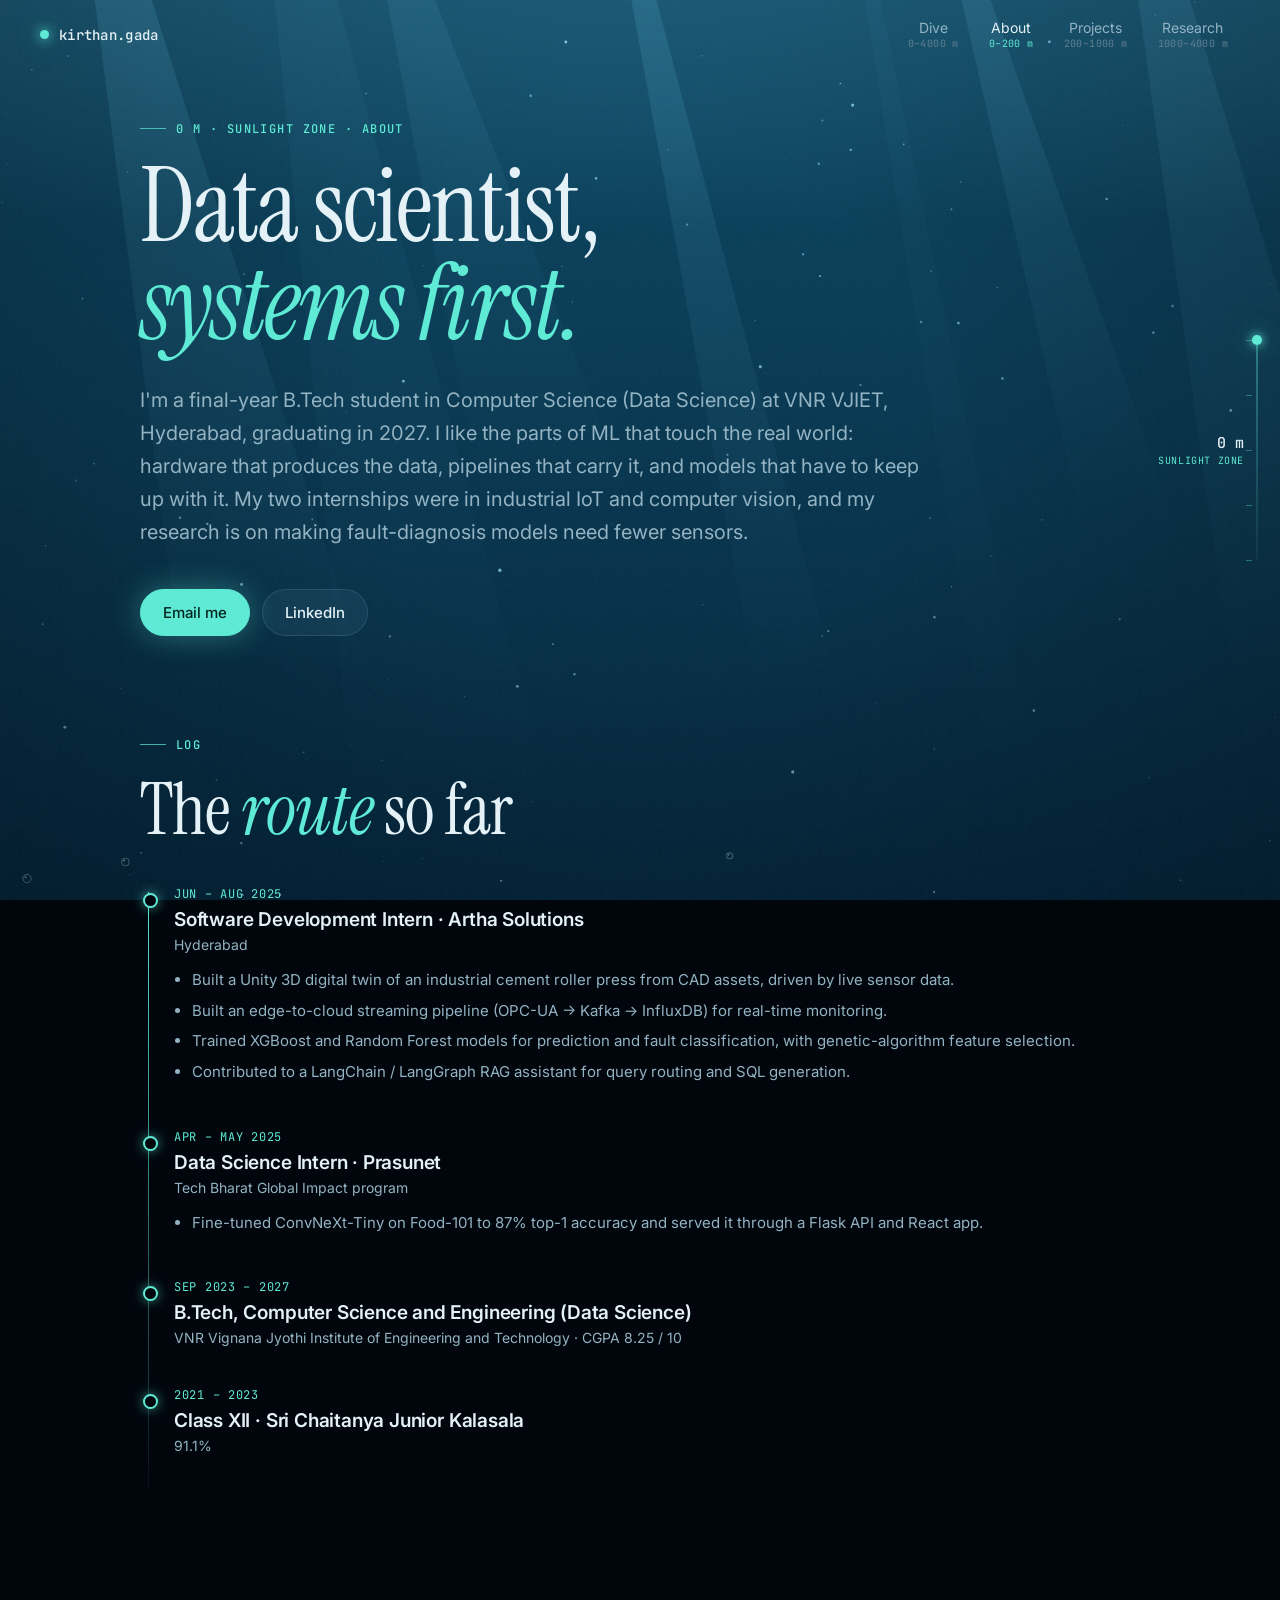
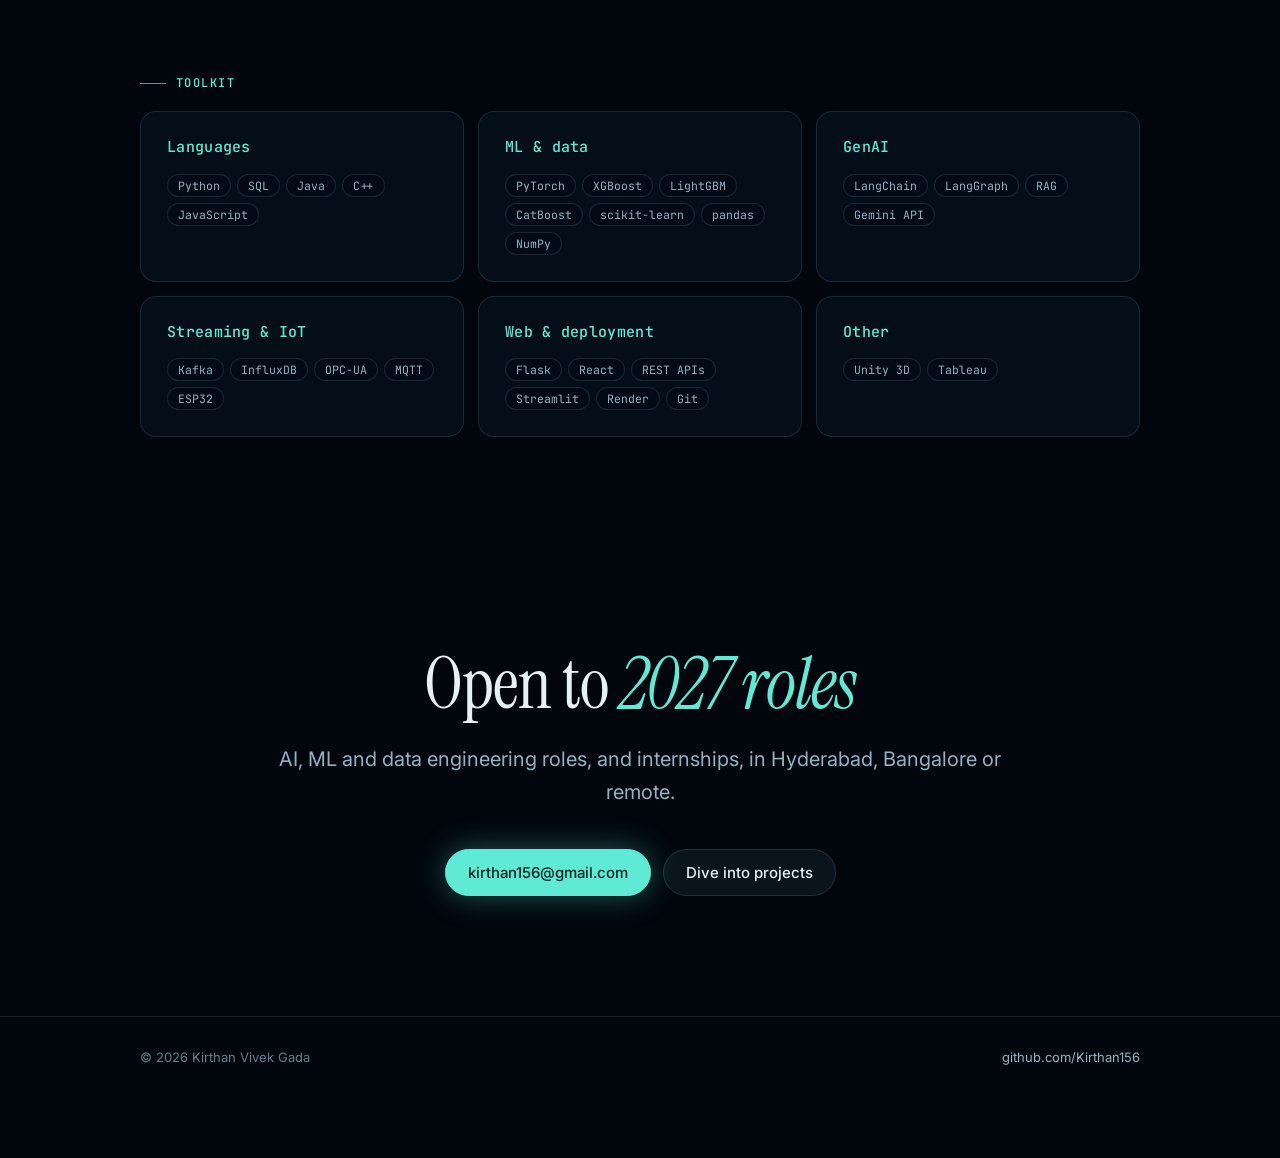
==== about.html @ 2d9803f4 "Rebuild portfolio as multi-page deep-ocean site Home, Projects, Research and About pages share a can" ====
<!doctype html>
<html lang="en">
<head>
<meta charset="utf-8">
<meta name="viewport" content="width=device-width, initial-scale=1, viewport-fit=cover">
<title>About · Kirthan Gada</title>
<meta name="description" content="About Kirthan Vivek Gada: education, internships at Artha Solutions and Prasunet, and technical skills.">
<meta name="theme-color" content="#020c18">
<link rel="icon" href="data:image/svg+xml,%3Csvg xmlns='http://www.w3.org/2000/svg' viewBox='0 0 32 32'%3E%3Ccircle cx='16' cy='16' r='15' fill='%23020c18'/%3E%3Ccircle cx='16' cy='16' r='5' fill='%235eead4'/%3E%3C/svg%3E">
<link rel="preconnect" href="https://fonts.googleapis.com">
<link rel="preconnect" href="https://fonts.gstatic.com" crossorigin>
<link href="https://fonts.googleapis.com/css2?family=Instrument+Serif:ital@0;1&family=Inter:wght@400;500;600&family=JetBrains+Mono:wght@400;500&display=swap" rel="stylesheet">
<link rel="stylesheet" href="assets/css/ocean.css">
</head>
<body data-depth-start="0" data-depth-end="200">
<canvas id="ocean" aria-hidden="true"></canvas>
<div class="grain" aria-hidden="true"></div>

<header class="nav">
  <a class="brand" href="./"><span class="dot"></span>kirthan.gada</a>
  <button class="menu-btn" aria-label="Open menu" aria-expanded="false"><span></span></button>
  <ul>
    <li><a href="./">Dive<small>0–4000 m</small></a></li>
    <li><a href="about.html" aria-current="page">About<small>0–200 m</small></a></li>
    <li><a href="projects.html">Projects<small>200–1000 m</small></a></li>
    <li><a href="research.html">Research<small>1000–4000 m</small></a></li>
  </ul>
</header>

<main>
  <section class="hero" style="min-height:auto;padding-bottom:30px">
    <div class="wrap">
      <p class="zone-label reveal">0 m · Sunlight zone · About</p>
      <h1 class="page-title reveal d1" style="max-width:14ch">Data scientist, <em>systems first.</em></h1>
      <p class="lede reveal d2">I'm a final-year B.Tech student in Computer Science (Data Science) at VNR VJIET, Hyderabad, graduating in 2027. I like the parts of ML that touch the real world: hardware that produces the data, pipelines that carry it, and models that have to keep up with it. My two internships were in industrial IoT and computer vision, and my research is on making fault-diagnosis models need fewer sensors.</p>
      <div class="cta reveal d3">
        <a class="btn primary" href="mailto:kirthan156@gmail.com">Email me</a>
        <a class="btn" href="https://linkedin.com/in/kirthan-vivek-gada-607110371">LinkedIn</a>
      </div>
    </div>
  </section>

  <section style="padding-top:60px">
    <div class="wrap">
      <p class="zone-label reveal">Log</p>
      <h2 class="title reveal d1">The <em>route</em> so far</h2>
      <div class="timeline">
        <div class="event reveal">
          <p class="when">JUN – AUG 2025</p>
          <h3>Software Development Intern · Artha Solutions</h3>
          <p class="where">Hyderabad</p>
          <ul>
            <li>Built a Unity 3D digital twin of an industrial cement roller press from CAD assets, driven by live sensor data.</li>
            <li>Built an edge-to-cloud streaming pipeline (OPC-UA → Kafka → InfluxDB) for real-time monitoring.</li>
            <li>Trained XGBoost and Random Forest models for prediction and fault classification, with genetic-algorithm feature selection.</li>
            <li>Contributed to a LangChain / LangGraph RAG assistant for query routing and SQL generation.</li>
          </ul>
        </div>
        <div class="event reveal">
          <p class="when">APR – MAY 2025</p>
          <h3>Data Science Intern · Prasunet</h3>
          <p class="where">Tech Bharat Global Impact program</p>
          <ul>
            <li>Fine-tuned ConvNeXt-Tiny on Food-101 to 87% top-1 accuracy and served it through a Flask API and React app.</li>
          </ul>
        </div>
        <div class="event reveal">
          <p class="when">SEP 2023 – 2027</p>
          <h3>B.Tech, Computer Science and Engineering (Data Science)</h3>
          <p class="where">VNR Vignana Jyothi Institute of Engineering and Technology · CGPA 8.25 / 10</p>
        </div>
        <div class="event reveal">
          <p class="when">2021 – 2023</p>
          <h3>Class XII · Sri Chaitanya Junior Kalasala</h3>
          <p class="where">91.1%</p>
        </div>
      </div>
    </div>
  </section>

  <section style="padding-top:20px">
    <div class="wrap">
      <p class="zone-label reveal">Toolkit</p>
      <div class="skills">
        <article class="panel card reveal"><h3>Languages</h3><div class="tag-row"><span class="tag">Python</span><span class="tag">SQL</span><span class="tag">Java</span><span class="tag">C++</span><span class="tag">JavaScript</span></div></article>
        <article class="panel card reveal d1"><h3>ML &amp; data</h3><div class="tag-row"><span class="tag">PyTorch</span><span class="tag">XGBoost</span><span class="tag">LightGBM</span><span class="tag">CatBoost</span><span class="tag">scikit-learn</span><span class="tag">pandas</span><span class="tag">NumPy</span></div></article>
        <article class="panel card reveal d2"><h3>GenAI</h3><div class="tag-row"><span class="tag">LangChain</span><span class="tag">LangGraph</span><span class="tag">RAG</span><span class="tag">Gemini API</span></div></article>
        <article class="panel card reveal"><h3>Streaming &amp; IoT</h3><div class="tag-row"><span class="tag">Kafka</span><span class="tag">InfluxDB</span><span class="tag">OPC-UA</span><span class="tag">MQTT</span><span class="tag">ESP32</span></div></article>
        <article class="panel card reveal d1"><h3>Web &amp; deployment</h3><div class="tag-row"><span class="tag">Flask</span><span class="tag">React</span><span class="tag">REST APIs</span><span class="tag">Streamlit</span><span class="tag">Render</span><span class="tag">Git</span></div></article>
        <article class="panel card reveal d2"><h3>Other</h3><div class="tag-row"><span class="tag">Unity 3D</span><span class="tag">Tableau</span></div></article>
      </div>
    </div>
  </section>

  <section class="abyss" style="padding-top:60px">
    <div class="wrap">
      <h2 class="title reveal">Open to <em>2027 roles</em></h2>
      <p class="lede reveal d1">AI, ML and data engineering roles, and internships, in Hyderabad, Bangalore or remote.</p>
      <div class="cta reveal d2">
        <a class="btn primary" href="mailto:kirthan156@gmail.com">kirthan156@gmail.com</a>
        <a class="btn" href="projects.html">Dive into projects</a>
      </div>
    </div>
  </section>
</main>

<footer>
  <div class="wrap">
    <span>© 2026 Kirthan Vivek Gada</span>
    <span><a href="https://github.com/Kirthan156">github.com/Kirthan156</a></span>
  </div>
</footer>

<script src="assets/js/ocean.js"></script>
</body>
</html>
---- assets/css/ocean.css ----
/* Kirthan Gada portfolio: deep-ocean theme. Scroll position maps to dive depth. */
:root {
  --abyss: #01060d;
  --ink: #e4f1f7;
  --muted: #93b3c3;
  --faint: #5f7f90;
  --glow: #5eead4;
  --glow-soft: rgba(94, 234, 212, 0.14);
  --violet: #a5b4fc;
  --panel: rgba(6, 22, 36, 0.55);
  --panel-solid: #081a2a;
  --edge: rgba(148, 210, 230, 0.14);
  --edge-hi: rgba(94, 234, 212, 0.38);
  --serif: "Instrument Serif", "Iowan Old Style", Georgia, serif;
  --sans: "Inter", system-ui, -apple-system, "Segoe UI", sans-serif;
  --mono: "JetBrains Mono", ui-monospace, SFMono-Regular, Menlo, monospace;
  --gutter: clamp(16px, 4vw, 40px);
  --radius: 16px;
  color-scheme: dark;
}

* { box-sizing: border-box; margin: 0; padding: 0; }
html { scroll-behavior: smooth; -webkit-text-size-adjust: 100%; }
body {
  background: var(--abyss);
  color: var(--ink);
  font: 16px/1.65 var(--sans);
  -webkit-font-smoothing: antialiased;
  overflow-x: hidden;
  min-height: 100vh;
}
img, svg { display: block; max-width: 100%; }
a { color: var(--glow); text-decoration: none; }
a:hover { text-decoration: underline; text-underline-offset: 3px; }
::selection { background: rgba(94, 234, 212, 0.3); }
:focus-visible { outline: 2px solid var(--glow); outline-offset: 3px; border-radius: 6px; }

/* ---------- ocean layers ---------- */
#ocean {
  position: fixed; inset: 0; width: 100%; height: 100%;
  z-index: -2; pointer-events: none;
}
.grain {
  position: fixed; inset: 0; z-index: -1; pointer-events: none; opacity: 0.05;
  background-image: url("data:image/svg+xml,%3Csvg xmlns='http://www.w3.org/2000/svg' width='160' height='160'%3E%3Cfilter id='n'%3E%3CfeTurbulence baseFrequency='.9' numOctaves='2' stitchTiles='stitch'/%3E%3C/filter%3E%3Crect width='100%25' height='100%25' filter='url(%23n)'/%3E%3C/svg%3E");
}

/* ---------- nav ---------- */
.nav {
  position: fixed; top: 0; left: 0; right: 0; z-index: 50;
  display: flex; align-items: center; justify-content: space-between;
  padding: 14px var(--gutter);
  transition: background .4s, border-color .4s, backdrop-filter .4s;
  border-bottom: 1px solid transparent;
}
.nav.solid {
  background: rgba(2, 10, 20, 0.62);
  backdrop-filter: blur(14px) saturate(140%);
  -webkit-backdrop-filter: blur(14px) saturate(140%);
  border-color: var(--edge);
}
.brand { display: flex; align-items: center; gap: 10px; color: var(--ink); font: 500 14px var(--mono); letter-spacing: .02em; }
.brand:hover { text-decoration: none; }
.brand .dot {
  width: 9px; height: 9px; border-radius: 50%; background: var(--glow);
  box-shadow: 0 0 12px var(--glow), 0 0 26px rgba(94, 234, 212, .5);
  animation: breathe 3.2s ease-in-out infinite;
}
@keyframes breathe { 50% { opacity: .45; transform: scale(.8); } }
.nav ul { display: flex; gap: 6px; list-style: none; }
.nav ul a {
  display: flex; flex-direction: column; align-items: center; line-height: 1.2;
  padding: 6px 12px; border-radius: 10px; color: var(--muted); font-size: 14px;
}
.nav ul a small { font: 10px var(--mono); color: var(--faint); letter-spacing: .04em; }
.nav ul a:hover { color: var(--ink); background: rgba(148, 210, 230, .06); text-decoration: none; }
.nav ul a[aria-current="page"] { color: var(--ink); }
.nav ul a[aria-current="page"] small { color: var(--glow); }
.menu-btn {
  display: none; width: 42px; height: 42px; border-radius: 12px;
  background: rgba(148, 210, 230, .06); border: 1px solid var(--edge); color: var(--ink); cursor: pointer;
}
.menu-btn span, .menu-btn span::before, .menu-btn span::after {
  display: block; width: 18px; height: 1.5px; background: currentColor; margin: 0 auto; position: relative; transition: transform .3s, opacity .3s;
}
.menu-btn span::before, .menu-btn span::after { content: ""; position: absolute; left: 0; }
.menu-btn span::before { top: -6px; }
.menu-btn span::after { top: 6px; }
.menu-open .menu-btn span { background: transparent; }
.menu-open .menu-btn span::before { transform: translateY(6px) rotate(45deg); }
.menu-open .menu-btn span::after { transform: translateY(-6px) rotate(-45deg); }

@media (max-width: 760px) {
  .menu-btn { display: block; }
  .nav ul {
    position: fixed; inset: 0; z-index: -1;
    flex-direction: column; justify-content: center; gap: 8px; padding: 0 var(--gutter);
    background: rgba(1, 8, 16, 0.94); backdrop-filter: blur(18px); -webkit-backdrop-filter: blur(18px);
    opacity: 0; pointer-events: none; transition: opacity .35s;
  }
  .menu-open .nav ul { opacity: 1; pointer-events: auto; }
  .nav ul a { flex-direction: row; justify-content: space-between; align-items: baseline; font: 400 34px var(--serif); color: var(--ink); padding: 12px 4px; border-bottom: 1px solid var(--edge); border-radius: 0; }
  .nav ul a small { font-size: 12px; }
  .menu-open { overflow: hidden; }
}

/* ---------- depth gauge ---------- */
.gauge {
  position: fixed; right: 22px; top: 50%; transform: translateY(-50%); z-index: 40;
  display: flex; align-items: center; gap: 12px; pointer-events: none;
  font: 11px var(--mono); color: var(--muted);
}
.gauge .track { position: relative; width: 2px; height: 220px; background: linear-gradient(var(--edge-hi), rgba(148, 210, 230, .06)); border-radius: 2px; }
.gauge .tick { position: absolute; right: 6px; width: 6px; height: 1px; background: var(--edge-hi); }
.gauge .marker {
  position: absolute; left: 50%; width: 10px; height: 10px; margin: -5px 0 0 -5px; border-radius: 50%;
  background: var(--glow); box-shadow: 0 0 10px var(--glow), 0 0 24px rgba(94, 234, 212, .6);
}
.gauge .read { text-align: right; min-width: 92px; }
.gauge .read b { display: block; font: 500 15px var(--mono); color: var(--ink); }
.gauge .read span { color: var(--glow); letter-spacing: .06em; text-transform: uppercase; font-size: 10px; }
@media (max-width: 760px) {
  .gauge { top: 14px !important; bottom: auto !important; right: 70px !important; height: 42px; z-index: 60; padding: 0 !important; background: none !important; border: 0 !important; backdrop-filter: none !important; -webkit-backdrop-filter: none !important; }
  .menu-open .gauge { opacity: 0; }
}
@media (max-width: 1100px) {
  .gauge { top: auto; bottom: 14px; right: 14px; transform: none; padding: 8px 12px; border-radius: 12px; background: rgba(2, 10, 20, .7); border: 1px solid var(--edge); backdrop-filter: blur(10px); -webkit-backdrop-filter: blur(10px); }
  .gauge .track { display: none; }
  .gauge .read { min-width: 0; }
  .gauge .read b { font-size: 13px; }
}

/* ---------- layout ---------- */
main { position: relative; }
.wrap { width: 100%; max-width: 1080px; margin: 0 auto; padding: 0 var(--gutter); }
section { position: relative; padding: clamp(80px, 12vw, 150px) 0; }
.zone-label {
  display: inline-flex; align-items: center; gap: 10px;
  font: 500 12px var(--mono); color: var(--glow); letter-spacing: .12em; text-transform: uppercase; margin-bottom: 20px;
}
.zone-label::before { content: ""; width: 26px; height: 1px; background: currentColor; opacity: .7; }
h1, h2, h3 { font-weight: 400; }
.display {
  font: 400 clamp(52px, 11vw, 132px)/0.92 var(--serif); letter-spacing: -0.02em;
}
.display em { font-style: italic; color: transparent; background: linear-gradient(100deg, #e4f1f7 10%, #7ee8d6 55%, #a5b4fc 95%); -webkit-background-clip: text; background-clip: text; }
h2.title { font: 400 clamp(38px, 6.4vw, 72px)/1.02 var(--serif); letter-spacing: -0.015em; max-width: 16ch; }
h2.title em { font-style: italic; color: var(--glow); }
h3 { font: 600 19px/1.3 var(--sans); letter-spacing: -0.01em; }
.lede { font-size: clamp(17px, 2vw, 20px); color: var(--muted); max-width: 60ch; }
.mono { font-family: var(--mono); }
.muted { color: var(--muted); }

/* ---------- hero ---------- */
.hero { min-height: 100svh; display: flex; align-items: center; padding-top: 110px; }
.hero .coords { font: 12px var(--mono); color: var(--muted); letter-spacing: .08em; margin-bottom: 28px; display: flex; flex-wrap: wrap; gap: 8px 18px; }
.hero .coords b { color: var(--glow); font-weight: 500; }
.hero .lede { margin-top: 30px; }
.page-title { font: 400 clamp(48px, 9vw, 104px)/0.95 var(--serif); letter-spacing: -0.02em; }
.page-title em { font-style: italic; color: var(--glow); }
.cta { display: flex; flex-wrap: wrap; gap: 12px; margin-top: 40px; }
.btn {
  display: inline-flex; align-items: center; gap: 10px; padding: 13px 22px; border-radius: 999px;
  font: 500 15px var(--sans); color: var(--ink); background: rgba(148, 210, 230, .07);
  border: 1px solid var(--edge); transition: background .25s, border-color .25s, transform .25s, box-shadow .25s;
}
.btn:hover { text-decoration: none; border-color: var(--edge-hi); background: rgba(94, 234, 212, .1); transform: translateY(-1px); }
.btn.primary { background: var(--glow); color: #022620; border-color: var(--glow); box-shadow: 0 0 30px rgba(94, 234, 212, .35); }
.btn.primary:hover { background: #7ff3df; box-shadow: 0 0 44px rgba(94, 234, 212, .5); }
.btn svg { width: 16px; height: 16px; }
.scroll-cue { position: absolute; left: 50%; bottom: 28px; transform: translateX(-50%); display: flex; flex-direction: column; align-items: center; gap: 10px; font: 11px var(--mono); color: var(--faint); letter-spacing: .14em; text-transform: uppercase; }
.scroll-cue i { width: 1px; height: 46px; background: linear-gradient(var(--glow), transparent); animation: cue 2.4s ease-in-out infinite; transform-origin: top; }
@keyframes cue { 0% { transform: scaleY(0); opacity: 1; } 70% { transform: scaleY(1); opacity: 1; } 100% { transform: scaleY(1); opacity: 0; } }
@media (max-height: 640px) { .scroll-cue { display: none; } }

/* surface line under the hero */
.surface { position: absolute; left: 0; right: 0; bottom: -1px; height: 60px; overflow: hidden; pointer-events: none; opacity: .5; }
.surface svg { width: 200%; height: 100%; animation: swell 14s linear infinite; }
@keyframes swell { to { transform: translateX(-50%); } }

/* ---------- panels and cards ---------- */
.panel {
  background: var(--panel); border: 1px solid var(--edge); border-radius: var(--radius);
  backdrop-filter: blur(10px) saturate(130%); -webkit-backdrop-filter: blur(10px) saturate(130%);
}
.grid { display: grid; gap: 18px; }
.grid.three { grid-template-columns: repeat(3, 1fr); }
.grid.two { grid-template-columns: repeat(2, 1fr); }
@media (max-width: 900px) { .grid.three { grid-template-columns: 1fr 1fr; } }
@media (max-width: 640px) { .grid.three, .grid.two { grid-template-columns: 1fr; } }

.card { position: relative; padding: 26px; overflow: hidden; transition: border-color .35s, transform .35s; }
.card::after {
  content: ""; position: absolute; inset: 0; border-radius: inherit; pointer-events: none; opacity: 0; transition: opacity .4s;
  background: radial-gradient(420px circle at var(--mx, 50%) var(--my, 0%), rgba(94, 234, 212, .12), transparent 60%);
}
.card:hover { border-color: var(--edge-hi); }
.card:hover::after { opacity: 1; }
.card p { color: var(--muted); font-size: 15px; margin-top: 10px; }
.card .icon { width: 40px; height: 40px; border-radius: 12px; display: grid; place-items: center; background: var(--glow-soft); color: var(--glow); margin-bottom: 18px; }
.card .icon svg { width: 20px; height: 20px; }
.flow { font: 12px/1.6 var(--mono); color: var(--glow); margin-top: 16px; opacity: .85; }

.tag-row { display: flex; flex-wrap: wrap; gap: 6px; margin-top: 16px; }
.tag { font: 11.5px var(--mono); color: var(--muted); border: 1px solid var(--edge); border-radius: 999px; padding: 3px 10px; background: rgba(1, 8, 16, .35); }
.metric { display: inline-flex; font: 500 12px var(--mono); color: var(--glow); background: var(--glow-soft); border: 1px solid rgba(94, 234, 212, .22); border-radius: 8px; padding: 4px 10px; }
.catalog { display: flex; justify-content: space-between; align-items: center; gap: 10px; font: 11px var(--mono); color: var(--faint); letter-spacing: .06em; margin-bottom: 16px; }

/* featured work rows */
.feature { display: grid; grid-template-columns: 1.1fr 1fr; gap: 40px; align-items: center; padding: 34px; margin-top: 22px; }
.feature .num { font: 400 clamp(54px, 8vw, 92px)/1 var(--serif); color: var(--ink); }
.feature .num small { font: 13px var(--mono); color: var(--muted); display: block; margin-top: 10px; letter-spacing: .04em; }
.feature h3 { font-size: 22px; }
.feature .links { margin-top: 18px; display: flex; gap: 18px; font-size: 14px; }
@media (max-width: 760px) { .feature { grid-template-columns: 1fr; gap: 18px; padding: 24px; } }

/* stats band */
.stats { display: grid; grid-template-columns: repeat(4, 1fr); gap: 1px; background: var(--edge); border: 1px solid var(--edge); border-radius: var(--radius); overflow: hidden; }
.stat { background: rgba(2, 12, 22, .78); padding: 28px 22px; }
.stat b { display: block; font: 400 clamp(34px, 5vw, 50px)/1 var(--serif); color: var(--ink); }
.stat span { display: block; font-size: 13px; color: var(--muted); margin-top: 10px; }
@media (max-width: 760px) { .stats { grid-template-columns: 1fr 1fr; } }

/* abyss / contact */
.abyss { text-align: center; padding-bottom: 120px; }
.abyss .title { margin: 0 auto; }
.abyss .lede { margin: 22px auto 0; }
.abyss .cta { justify-content: center; }

footer { border-top: 1px solid var(--edge); padding: 30px 0 90px; font-size: 13px; color: var(--faint); }
footer .wrap { display: flex; flex-wrap: wrap; justify-content: space-between; gap: 14px; }
footer a { color: var(--muted); }

/* ---------- projects page ---------- */
.filters { display: flex; flex-wrap: wrap; gap: 8px; margin: 34px 0 30px; }
.filter {
  font: 500 13px var(--mono); color: var(--muted); padding: 8px 16px; border-radius: 999px; cursor: pointer;
  background: rgba(148, 210, 230, .05); border: 1px solid var(--edge); transition: all .25s;
}
.filter:hover { color: var(--ink); border-color: var(--edge-hi); }
.filter[aria-pressed="true"] { color: #022620; background: var(--glow); border-color: var(--glow); }
.specimen { display: flex; flex-direction: column; transition: opacity .4s, transform .4s, border-color .35s; }
.specimen.hide { display: none; }
.specimen .foot { margin-top: auto; padding-top: 20px; display: flex; align-items: center; justify-content: space-between; gap: 12px; font-size: 14px; }
.specimen button.more { background: none; border: 0; color: var(--glow); font: 500 14px var(--sans); cursor: pointer; padding: 0; }
.specimen button.more:hover { text-decoration: underline; text-underline-offset: 3px; }
.badge-private { font: 11px var(--mono); color: var(--violet); }

dialog.sheet {
  margin: auto; width: min(720px, calc(100% - 32px)); max-height: min(86vh, 900px);
  background: var(--panel-solid); color: var(--ink); border: 1px solid var(--edge-hi); border-radius: 20px;
  padding: 0; box-shadow: 0 30px 120px rgba(0, 0, 0, .7), 0 0 60px rgba(94, 234, 212, .08);
}
dialog.sheet::backdrop { background: rgba(0, 4, 10, .72); backdrop-filter: blur(6px); -webkit-backdrop-filter: blur(6px); }
dialog.sheet[open] { animation: rise .35s cubic-bezier(.2, .8, .2, 1); }
@keyframes rise { from { opacity: 0; transform: translateY(18px) scale(.985); } }
.sheet .inner { padding: 34px; overflow-y: auto; max-height: inherit; }
.sheet h2 { font: 400 40px/1.05 var(--serif); margin: 8px 0 14px; }
.sheet p, .sheet li { color: var(--muted); }
.sheet ul { margin: 14px 0 0 18px; }
.sheet li { margin-bottom: 8px; }
.sheet .close { position: absolute; top: 14px; right: 14px; width: 38px; height: 38px; border-radius: 50%; background: rgba(148, 210, 230, .08); border: 1px solid var(--edge); color: var(--ink); cursor: pointer; font-size: 18px; }
.sheet pre { font: 12px/1.6 var(--mono); color: var(--glow); background: rgba(1, 8, 16, .6); border: 1px solid var(--edge); border-radius: 10px; padding: 14px; overflow-x: auto; margin-top: 18px; }
@media (max-width: 640px) {
  dialog.sheet { width: 100%; max-width: 100%; max-height: 88vh; margin: auto 0 0; border-radius: 20px 20px 0 0; }
  .sheet .inner { padding: 28px 20px 36px; }
  .sheet h2 { font-size: 32px; }
}

/* ---------- research page ---------- */
.kpis { display: grid; grid-template-columns: repeat(4, 1fr); gap: 14px; margin-top: 40px; }
.kpi { padding: 22px; }
.kpi b { display: block; font: 400 clamp(30px, 4vw, 42px)/1 var(--serif); }
.kpi span { display: block; font-size: 13px; color: var(--muted); margin-top: 8px; }
@media (max-width: 860px) { .kpis { grid-template-columns: 1fr 1fr; } }

.pipeline { display: grid; grid-template-columns: repeat(4, 1fr); gap: 14px; counter-reset: step; }
.pipeline .card { padding: 22px; }
.pipeline .card::before { counter-increment: step; content: "0" counter(step); display: block; font: 500 12px var(--mono); color: var(--glow); margin-bottom: 14px; letter-spacing: .1em; }
@media (max-width: 860px) { .pipeline { grid-template-columns: 1fr 1fr; } }
@media (max-width: 520px) { .pipeline { grid-template-columns: 1fr; } }

.lab { padding: 28px; }
.lab-head { display: flex; flex-wrap: wrap; justify-content: space-between; align-items: center; gap: 14px; margin-bottom: 24px; }
.toggle { display: inline-flex; padding: 4px; border-radius: 999px; background: rgba(1, 8, 16, .5); border: 1px solid var(--edge); }
.toggle button { font: 500 13px var(--mono); color: var(--muted); background: none; border: 0; padding: 8px 14px; border-radius: 999px; cursor: pointer; }
.toggle button[aria-pressed="true"] { background: var(--glow); color: #022620; }
.heat { display: grid; grid-template-columns: 88px repeat(3, 1fr); gap: 8px; }
.heat .h { font: 12px var(--mono); color: var(--muted); display: flex; align-items: center; }
.heat .h.col { justify-content: center; }
.cell {
  position: relative; height: 70px; border-radius: 12px; display: grid; place-items: center; cursor: default;
  font: 500 15px var(--mono); color: var(--ink); border: 1px solid var(--edge); transition: background .5s, transform .2s, border-color .2s;
}
.cell:hover, .cell:focus { transform: translateY(-2px); border-color: var(--edge-hi); outline: none; }
.cell.best { box-shadow: 0 0 0 1px var(--glow), 0 0 26px rgba(94, 234, 212, .35); }
.lab .note { margin-top: 18px; font-size: 14px; color: var(--muted); min-height: 3.2em; }
@media (max-width: 520px) { .heat { grid-template-columns: 54px repeat(3, 1fr); gap: 6px; } .cell { height: 58px; font-size: 13px; } .heat .h { font-size: 10.5px; } }

.cite { font: 12.5px/1.7 var(--mono); color: var(--muted); padding: 22px; white-space: pre-wrap; }

/* ---------- about page ---------- */
.timeline { position: relative; margin-top: 40px; padding-left: 34px; }
.timeline::before { content: ""; position: absolute; left: 8px; top: 6px; bottom: 6px; width: 1px; background: linear-gradient(var(--glow), rgba(94, 234, 212, .05)); }
.event { position: relative; padding: 0 0 38px; }
.event::before { content: ""; position: absolute; left: -31px; top: 7px; width: 11px; height: 11px; border-radius: 50%; background: var(--abyss); border: 2px solid var(--glow); box-shadow: 0 0 12px rgba(94, 234, 212, .6); }
.event .when { font: 12px var(--mono); color: var(--glow); letter-spacing: .06em; }
.event h3 { margin-top: 6px; }
.event .where { color: var(--muted); font-size: 14px; }
.event ul { margin: 12px 0 0 18px; color: var(--muted); font-size: 15px; }
.event li { margin-bottom: 6px; }
.skills { display: grid; grid-template-columns: repeat(3, 1fr); gap: 14px; }
.skills .card h3 { font-size: 15px; font-family: var(--mono); font-weight: 500; color: var(--glow); letter-spacing: .02em; }
@media (max-width: 860px) { .skills { grid-template-columns: 1fr 1fr; } }
@media (max-width: 520px) { .skills { grid-template-columns: 1fr; } }

/* ---------- reveal on scroll ---------- */
.reveal { opacity: 0; transform: translateY(26px); transition: opacity .9s cubic-bezier(.2, .7, .2, 1), transform .9s cubic-bezier(.2, .7, .2, 1); }
.reveal.in { opacity: 1; transform: none; }
.reveal.d1 { transition-delay: .08s; } .reveal.d2 { transition-delay: .16s; } .reveal.d3 { transition-delay: .24s; }

/* ---------- 404 ---------- */
.lost { min-height: 100svh; display: grid; place-items: center; text-align: center; }

@media (prefers-reduced-motion: reduce) {
  *, *::before, *::after { animation: none !important; transition: none !important; scroll-behavior: auto !important; }
  .reveal { opacity: 1; transform: none; }
}
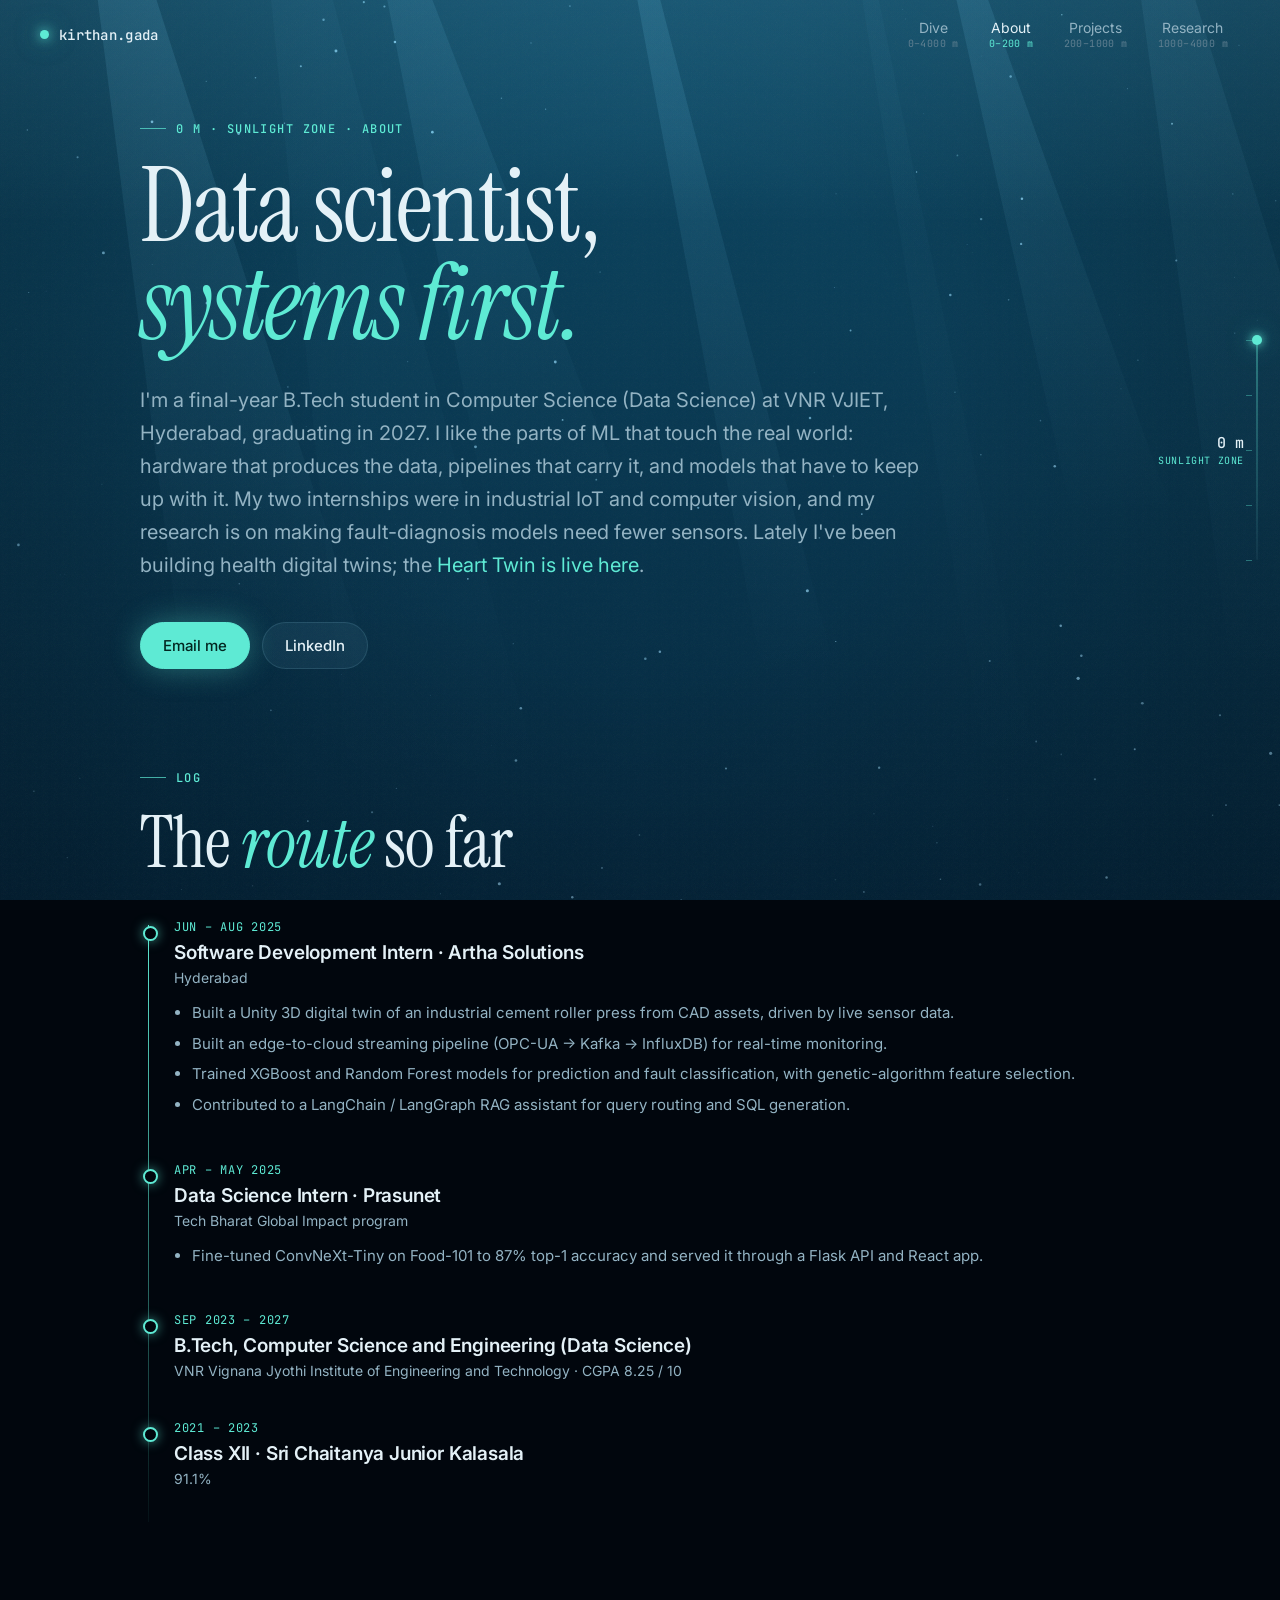
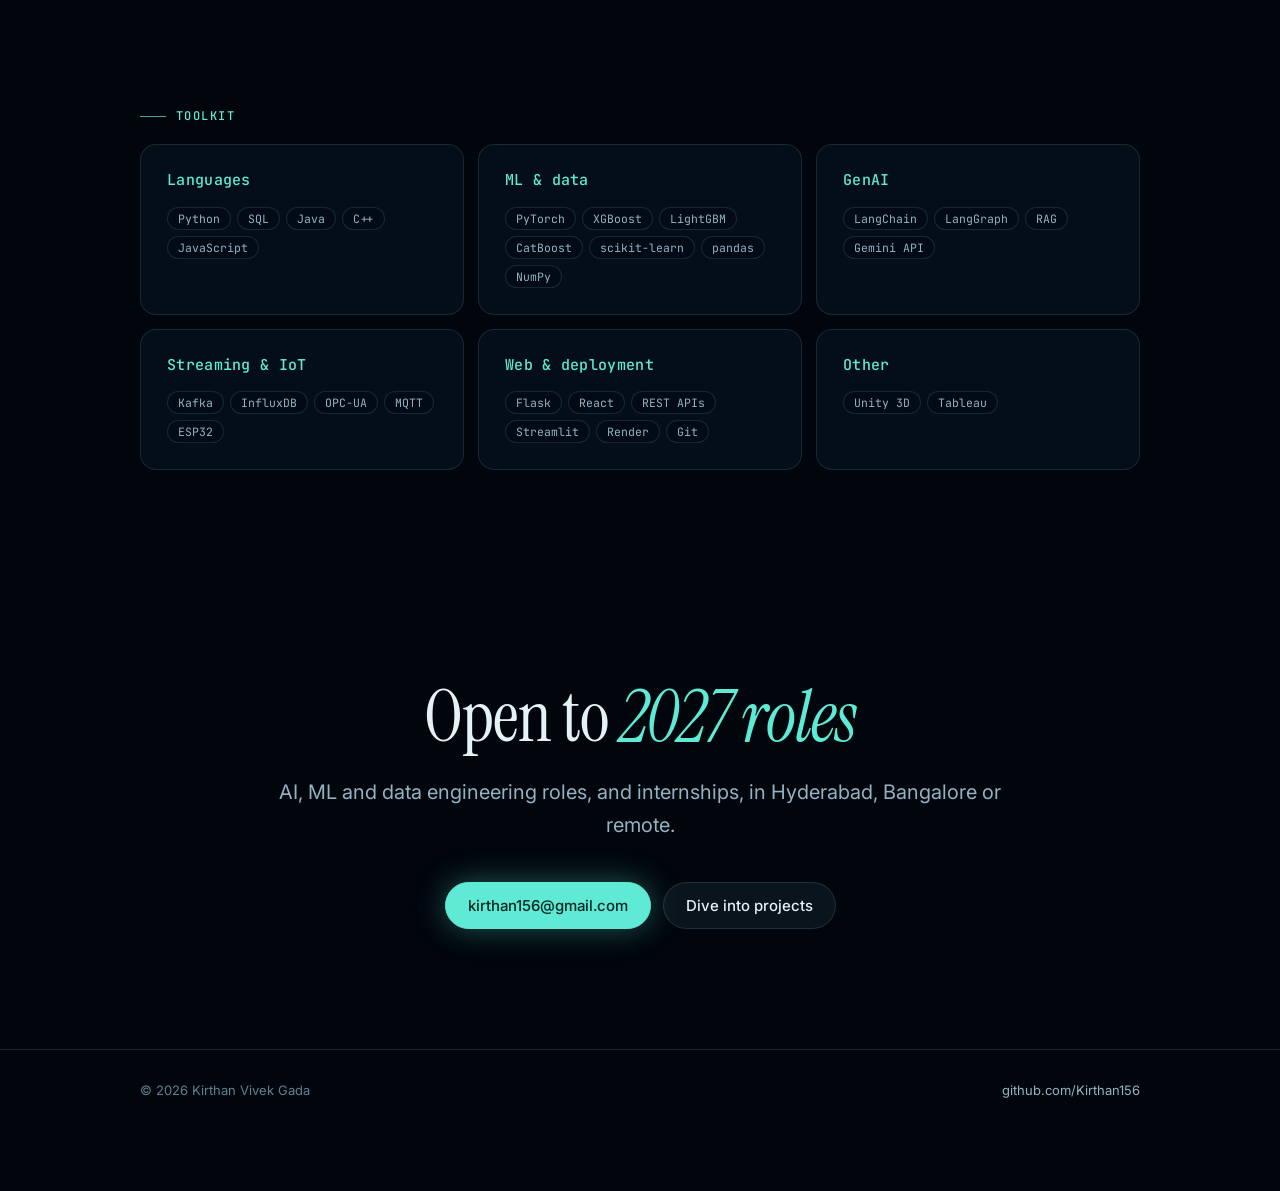
==== commit 7b290f5e: "Feature the live Heart Twin demo Co-Authored-By: Claude Opus 5.5 (1M context) <noreply@anthropic.com" ====
--- a/about.html
+++ b/about.html
@@ -32,7 +32,7 @@
     <div class="wrap">
       <p class="zone-label reveal">0 m · Sunlight zone · About</p>
       <h1 class="page-title reveal d1" style="max-width:14ch">Data scientist, <em>systems first.</em></h1>
-      <p class="lede reveal d2">I'm a final-year B.Tech student in Computer Science (Data Science) at VNR VJIET, Hyderabad, graduating in 2027. I like the parts of ML that touch the real world: hardware that produces the data, pipelines that carry it, and models that have to keep up with it. My two internships were in industrial IoT and computer vision, and my research is on making fault-diagnosis models need fewer sensors.</p>
+      <p class="lede reveal d2">I'm a final-year B.Tech student in Computer Science (Data Science) at VNR VJIET, Hyderabad, graduating in 2027. I like the parts of ML that touch the real world: hardware that produces the data, pipelines that carry it, and models that have to keep up with it. My two internships were in industrial IoT and computer vision, and my research is on making fault-diagnosis models need fewer sensors. Lately I've been building health digital twins; the <a href="https://medical-twin.onrender.com/">Heart Twin is live here</a>.</p>
       <div class="cta reveal d3">
         <a class="btn primary" href="mailto:kirthan156@gmail.com">Email me</a>
         <a class="btn" href="https://linkedin.com/in/kirthan-vivek-gada-607110371">LinkedIn</a>
--- a/assets/css/ocean.css
+++ b/assets/css/ocean.css
@@ -241,6 +241,7 @@
 .filter[aria-pressed="true"] { color: #022620; background: var(--glow); border-color: var(--glow); }
 .specimen { display: flex; flex-direction: column; transition: opacity .4s, transform .4s, border-color .35s; }
 .specimen.hide { display: none; }
+.specimen .metric { align-self: flex-start; }
 .specimen .foot { margin-top: auto; padding-top: 20px; display: flex; align-items: center; justify-content: space-between; gap: 12px; font-size: 14px; }
 .specimen button.more { background: none; border: 0; color: var(--glow); font: 500 14px var(--sans); cursor: pointer; padding: 0; }
 .specimen button.more:hover { text-decoration: underline; text-underline-offset: 3px; }
